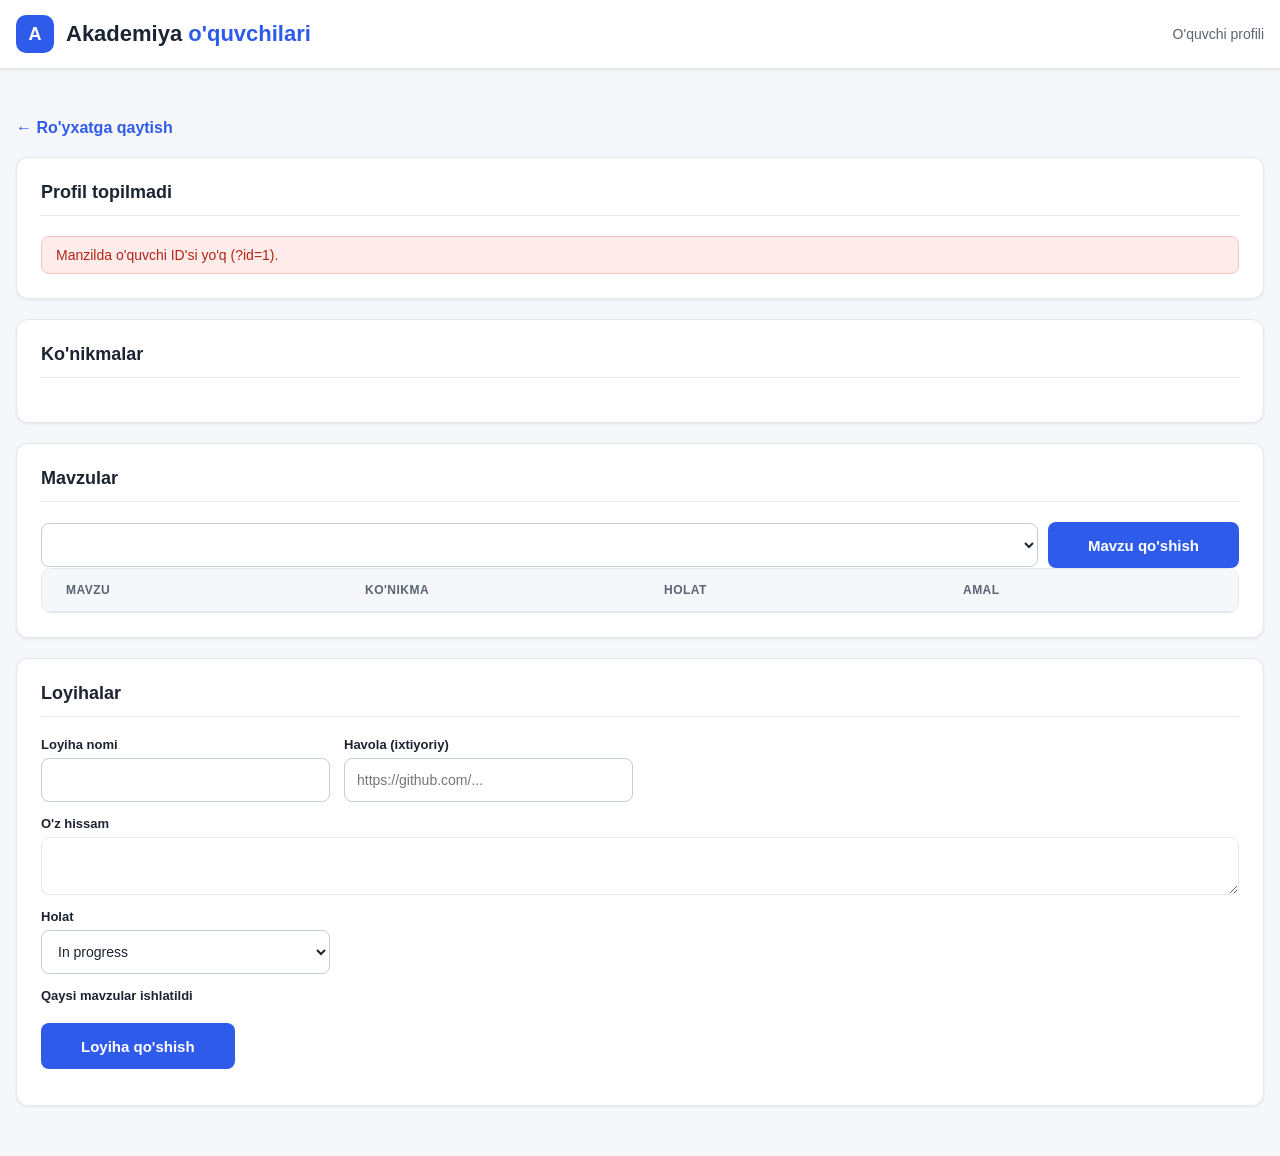
==== frontend/profile.html @ 52b933a5 "feat(profile): Add student profile with skills Projects, topic records, generated skill labels with " ====
<!DOCTYPE html>
<html lang="uz">
<head>
    <meta charset="UTF-8">
    <meta name="viewport" content="width=device-width, initial-scale=1">
    <title>O'quvchi profili</title>
    <link rel="stylesheet" href="index.css?v=6">
</head>
<body>

    <header class="topbar">
        <div class="topbar-inner">
            <div class="brand">
                <span class="logo">A</span>
                <h1>Akademiya <span>o'quvchilari</span></h1>
            </div>
            <p class="tagline">O'quvchi profili</p>
        </div>
    </header>

    <main class="container">

        <a class="back-link" href="index.html">&larr; Ro'yxatga qaytish</a>

        <!-- ===== BIRGA: o'quvchi ma'lumoti ===== -->
        <section id="student-card">
            <h2 id="student-name">Yuklanmoqda...</h2>
            <p id="student-meta" class="muted"></p>
            <p id="profile-error" class="error"></p>
        </section>

        <!-- ===== BIRGA: ko'nikmalar (har so'rovda qayta hisoblanadi) ===== -->
        <section id="skills-section">
            <h2>Ko'nikmalar</h2>
            <div id="skill-list" class="skill-list"></div>
        </section>

        <!-- ===== BAHODIRJON: mavzular ===== -->
        <section id="topics-section">
            <h2>Mavzular</h2>
            <form id="topic-form" class="inline-form">
                <select id="topic-select" name="topic_id" aria-label="Mavzu"></select>
                <button type="submit">Mavzu qo'shish</button>
            </form>
            <p id="topic-error" class="error"></p>
            <div class="table-wrap">
                <table class="plain-table">
                    <thead>
                        <tr><th>Mavzu</th><th>Ko'nikma</th><th>Holat</th><th>Amal</th></tr>
                    </thead>
                    <tbody id="topic-list"></tbody>
                </table>
            </div>
        </section>

        <!-- ===== HASAN: loyihalar ===== -->
        <section id="projects-section">
            <h2>Loyihalar</h2>
            <form id="project-form" class="project-form">
                <div class="field">
                    <label for="project-name">Loyiha nomi</label>
                    <input id="project-name" name="name" type="text" required>
                </div>
                <div class="field">
                    <label for="project-link">Havola (ixtiyoriy)</label>
                    <input id="project-link" name="link" type="text" placeholder="https://github.com/...">
                </div>
                <div class="field field-wide">
                    <label for="project-contribution">O'z hissam</label>
                    <textarea id="project-contribution" name="contribution" rows="2" required></textarea>
                </div>
                <div class="field">
                    <label for="project-status">Holat</label>
                    <select id="project-status" name="status">
                        <option value="In progress">In progress</option>
                        <option value="Completed">Completed</option>
                    </select>
                </div>
                <div class="field field-wide">
                    <span class="label">Qaysi mavzular ishlatildi</span>
                    <div id="project-form-topics"></div>
                </div>
                <div class="field-wide">
                    <button type="submit">Loyiha qo'shish</button>
                </div>
            </form>
            <p id="project-error" class="error"></p>
            <div id="project-list" class="project-list"></div>
        </section>

    </main>

    <script type="module" src="profile.js?v=6"></script>
</body>
</html>
---- frontend/index.css ----
/* ===== Ranglar va umumiy sozlamalar ===== */
:root {
    --bg: #f5f7fa;
    --card: #ffffff;
    --border: #e3e7ec;
    --text: #1b2430;
    --muted: #5a6472;
    --accent: #2f5bea;
    --accent-dark: #2448c4;
    --danger: #b42318;
    --shadow: 0 1px 3px rgba(27, 36, 48, 0.08);
    --page-width: 1400px; /* panel, asosiy qism va footer uchun BITTA umumiy kenglik */
}

* { box-sizing: border-box; }

body {
    margin: 0;
    min-height: 100vh;
    display: flex;
    flex-direction: column;
    font-family: Arial, Helvetica, sans-serif;
    background: var(--bg);
    color: var(--text);
}

h2 {
    margin: 0 0 20px;
    padding-bottom: 12px;
    font-size: 18px;
    border-bottom: 1px solid var(--border);
}

/* ===== Yuqori panel ===== */
.topbar {
    background: var(--card);
    border-bottom: 1px solid var(--border);
    box-shadow: var(--shadow);
}

.topbar-inner {
    max-width: var(--page-width);
    margin: 0 auto;
    padding: 0 16px;
    height: 68px;
    display: flex;
    align-items: center;
    justify-content: space-between;
    gap: 12px;
}

.brand {
    display: flex;
    align-items: center;
    gap: 12px;
}

.logo {
    width: 38px;
    height: 38px;
    border-radius: 10px;
    background: var(--accent);
    color: #fff;
    font-size: 18px;
    font-weight: 700;
    display: flex;
    align-items: center;
    justify-content: center;
}

.brand h1 {
    margin: 0;
    font-size: 22px;
    line-height: 1.2;
}

.brand h1 span { color: var(--accent); }

.tagline {
    margin: 0;
    font-size: 14px;
    color: var(--muted);
}

/* ===== Asosiy qism ===== */
.container {
    flex: 1;
    width: 100%;
    max-width: var(--page-width);
    margin: 0 auto;
    padding: 50px 16px;
    display: flex;
    flex-direction: column;
    gap: 20px;
}

section {
    background: var(--card);
    border: 1px solid var(--border);
    border-radius: 12px;
    padding: 24px;
    box-shadow: var(--shadow);
}

/* ===== HASAN: xulosa ===== */
#summary {
    display: flex;
    flex-wrap: wrap;
    gap: 16px;
    background: none;
    border: none;
    box-shadow: none;
    padding: 0;
}

.stat {
    flex: 1 1 200px;
    background: var(--card);
    border: 1px solid var(--border);
    border-left: 5px solid var(--accent);
    border-radius: 12px;
    padding: 16px 20px;
    font-size: 14px;
    color: var(--muted);
    box-shadow: var(--shadow);
}

.stat-active  { border-left-color: #1e7a4c; }
.stat-average { border-left-color: #d98e04; }

.stat span {
    display: block;
    margin-top: 4px;
    font-size: 26px;
    font-weight: 700;
    color: var(--text);
}

/* ===== BAHODIRJON: forma (ikki ustunli) ===== */
#student-form {
    display: grid;
    grid-template-columns: 1fr 1fr;
    gap: 16px 20px;
}

.field {
    display: flex;
    flex-direction: column;
    gap: 6px;
}

.form-actions { grid-column: 1 / -1; }

/* Save tugmasi filtr qatorida, o'ng tomonda */
#filter_section button,
#filter_section .form-actions {
    margin-left: auto;   /* qolgan bo'sh joyni chapga qoldirib, tugmani o'ngga suradi */
}

#filter_section button {
    height: 44px;        /* tanlov maydoni bilan bir xil balandlik */
}

label { font-size: 13px; font-weight: 600; }

input,
select {
    height: 44px;
    padding: 0 12px;
    font-size: 14px;
    border: 1px solid #c5ccd3;
    border-radius: 8px;
    background: #fff;
    color: var(--text);
}

input:focus,
select:focus {
    outline: 2px solid var(--accent);
    outline-offset: 1px;
}

button {
    height: 46px;
    padding: 0 40px;
    border: none;
    border-radius: 8px;
    background: var(--accent);
    color: #fff;
    font-size: 15px;
    font-weight: 600;
    cursor: pointer;
    transition: background 0.15s;
}

button:hover { background: var(--accent-dark); }

.error {
    margin: 10px 0 0;
    padding: 10px 14px;
    font-size: 14px;
    color: var(--danger);
    background: #fdecea;
    border: 1px solid #f5c2bd;
    border-radius: 8px;
}

.error:empty { display: none; }

/* ===== HASAN: filtr (id: filter_section) ===== */
#filter_section {
    display: flex;
    flex-wrap: wrap;
    align-items: center;
    gap: 12px;
    padding: 16px 24px;
}

#filter_section select { width: 240px; }

/* Qidiruv "O'quvchilar ro'yxati" sarlavhasining o'ng tomonida */
.section-header {
    display: flex;
    align-items: center;
    justify-content: space-between;
    gap: 16px;
    margin-bottom: 20px;
    padding-bottom: 12px;
    border-bottom: 1px solid var(--border);
}

.section-header h2 {
    margin: 0;
    padding: 0;
    border: none;
}

.section-header input[type="search"] {
    width: 320px;
    max-width: 100%;
    height: 40px;
}

/* ===== BAHODIRJON: jadval ===== */
.table-wrap {
    overflow-x: auto;
    border: 1px solid var(--border);
    border-radius: 10px;
}

table {
    width: 100%;
    min-width: 760px;
    border-collapse: collapse;
    table-layout: fixed;
}

/* Ustun kengliklari ("Tahrirlash" ustuni qolgan joyni oladi) */
th:nth-child(1), td:nth-child(1) { width: 80px; }
th:nth-child(2), td:nth-child(2) { width: 20%; }
th:nth-child(3), td:nth-child(3) { width: 22%; }
th:nth-child(4), td:nth-child(4) { width: 16%; }
th:nth-child(5), td:nth-child(5) { width: 12%; }

th {
    padding: 14px 24px;
    text-align: left;
    font-size: 12px;
    text-transform: uppercase;
    letter-spacing: 0.04em;
    color: var(--muted);
    background: var(--bg);
    border-bottom: 1px solid var(--border);
}

td {
    padding: 18px 24px;
    font-size: 15px;
    border-bottom: 1px solid #eef0f3;
}

tbody tr:last-child td { border-bottom: none; }
tbody tr:nth-child(even) { background: #fafbfc; }
tbody tr:hover { background: #f0f5ff; }

/* Bo'sh holat qatori: <tr class="empty-row"><td colspan="5">...</td></tr> */
.empty-row td {
    padding: 48px 24px;
    text-align: center;
    color: var(--muted);
}

/* Holat belgilari: <span class="badge status-Active">Active</span> */
.badge {
    display: inline-block;
    padding: 4px 10px;
    border-radius: 999px;
    font-size: 12px;
    font-weight: 600;
}

.status-Active    { background: #e4f4ea; color: #1e7a4c; }
.status-Paused    { background: #fcefd2; color: #7a4f00; }
.status-Completed { background: #e3eafb; color: #24448f; }
.status-Learning  { background: #fcefd2; color: #7a4f00; }

/* ===== HASAN: tahrirlash (edit) ===== */
.button-small {
    height: 36px;
    padding: 0 14px;
    font-size: 13px;
}

.button-secondary {
    background: var(--bg);
    color: var(--text);
    border: 1px solid var(--border);
}

.button-secondary:hover { background: var(--border); }

.row-actions {
    display: flex;
    flex-wrap: wrap;
    gap: 8px;
}

.editing-row td { padding: 10px 24px; }
.editing-row input,
.editing-row select { width: 100%; }

.success {
    margin: 10px 0 0;
    padding: 10px 14px;
    font-size: 14px;
    color: #1e7a4c;
    background: #e4f4ea;
    border: 1px solid #b7e1c7;
    border-radius: 8px;
}

.success:empty { display: none; }

/* ===== Pastki qism ===== */
.footer {
    margin-top: 24px;
    background: var(--card);
    border-top: 1px solid var(--border);
}

.footer-inner {
    max-width: var(--page-width);
    margin: 0 auto;
    padding: 32px 16px;
    display: flex;
    flex-wrap: wrap;
    align-items: center;
    justify-content: space-between;
    gap: 20px;
}

.footer-brand {
    display: flex;
    align-items: center;
    gap: 14px;
}

.footer-brand strong { font-size: 16px; }

.footer-brand p {
    margin: 2px 0 0;
    font-size: 13px;
    color: var(--muted);
}

.footer-tech {
    margin: 0;
    padding: 0;
    list-style: none;
    display: flex;
    flex-wrap: wrap;
    gap: 8px;
}

.footer-tech li {
    padding: 6px 12px;
    font-size: 12px;
    font-weight: 600;
    color: var(--accent-dark);
    background: #e3eafb;
    border-radius: 999px;
}

.footer-copy {
    margin: 0;
    padding: 16px;
    text-align: center;
    font-size: 13px;
    color: var(--muted);
    border-top: 1px solid var(--border);
}

/* ===== Telefon uchun ===== */
@media (max-width: 640px) {
    .tagline { display: none; }
    .footer-inner { flex-direction: column; align-items: flex-start; }
    #student-form { grid-template-columns: 1fr; }
    #filter_section select { width: 100%; }
    .section-header { flex-direction: column; align-items: flex-start; }
    .section-header input[type="search"] { width: 100%; }
    section { padding: 18px; }
    button { width: 100%; }
}
/* ===== Profil havolasi (asosiy jadval) ===== */
.button-link {
    display: inline-block;
    line-height: 36px;  /* same height as .button-small buttons */
    font-weight: 600;
    background: var(--accent);
    color: #fff;
    border-radius: 6px;
    text-decoration: none;
}
.button-link:hover { background: var(--accent-dark); }

/* ===== Oddiy jadvallar: ustun kengligi avtomatik ===== */
.plain-table th, .plain-table td { width: auto; }
.matrix-table th, .matrix-table td { text-align: center; }
.matrix-table td:first-child, .matrix-table th:first-child { text-align: left; }
.has-skill { background: #e4f4ea; color: #1e7a4c; font-weight: 700; }
.no-skill  { color: var(--muted); }

h3 { font-size: 15px; margin: 18px 0 10px; }
.muted { color: var(--muted); margin: 4px 0 0; }

/* ===== Ko'nikmalar grafigi (chiziqli) ===== */
.skill-chart { display: grid; gap: 8px; }
.bar-row {
    display: grid;
    grid-template-columns: minmax(120px, 220px) 1fr 32px;
    align-items: center;
    gap: 10px;
    font-size: 14px;
}
.bar-track { background: var(--bg); border-radius: 4px; height: 14px; }
.bar { background: var(--accent); border-radius: 4px; height: 100%; min-width: 2px; }
.bar-value { font-weight: 700; text-align: right; }

/* ===== Profil sahifasi ===== */
.back-link { color: var(--accent); text-decoration: none; font-weight: 600; }
.skill-list { display: flex; flex-wrap: wrap; gap: 10px; }
.skill-card {
    display: grid;
    gap: 2px;
    padding: 10px 14px;
    border: 1px solid var(--border);
    border-left: 4px solid #d98e04;
    border-radius: 8px;
    background: var(--card);
    font-size: 14px;
}
.skill-card span { color: var(--muted); font-size: 12px; }
.skill-card.applied { border-left-color: #1e7a4c; }
.skill-projects { margin: 4px 0 0; padding-left: 18px; font-size: 13px; }
.skill-projects a { color: inherit; }

.inline-form { display: flex; flex-wrap: wrap; gap: 10px; align-items: center; }
.inline-form select { flex: 1 1 260px; }

.project-form {
    display: grid;
    grid-template-columns: repeat(auto-fit, minmax(240px, 1fr));
    gap: 14px;
}
.field-wide { grid-column: 1 / -1; }
.label { font-size: 13px; font-weight: 600; }
textarea {
    width: 100%;
    font: inherit;
    padding: 10px 12px;
    border: 1px solid var(--border);
    border-radius: 8px;
}
.topic-checkboxes { display: flex; flex-wrap: wrap; gap: 6px 16px; font-size: 14px; }
.topic-checkboxes label { font-weight: 400; }

.project-list { display: grid; gap: 12px; margin-top: 12px; }
.project-card {
    display: grid;
    gap: 8px;
    padding: 14px 16px;
    border: 1px solid var(--border);
    border-radius: 8px;
    background: var(--card);
}
.project-card h3 { margin: 0; }
.project-card p { margin: 0; }
.project-card a { color: var(--accent); word-break: break-all; }
.project-card .button-small { justify-self: start; }
.project-topics { color: var(--muted); font-size: 13px; }
.topic-checkboxes input[type="checkbox"] { height: auto; }
.project-card.editing input,
.project-card.editing select { width: 100%; }
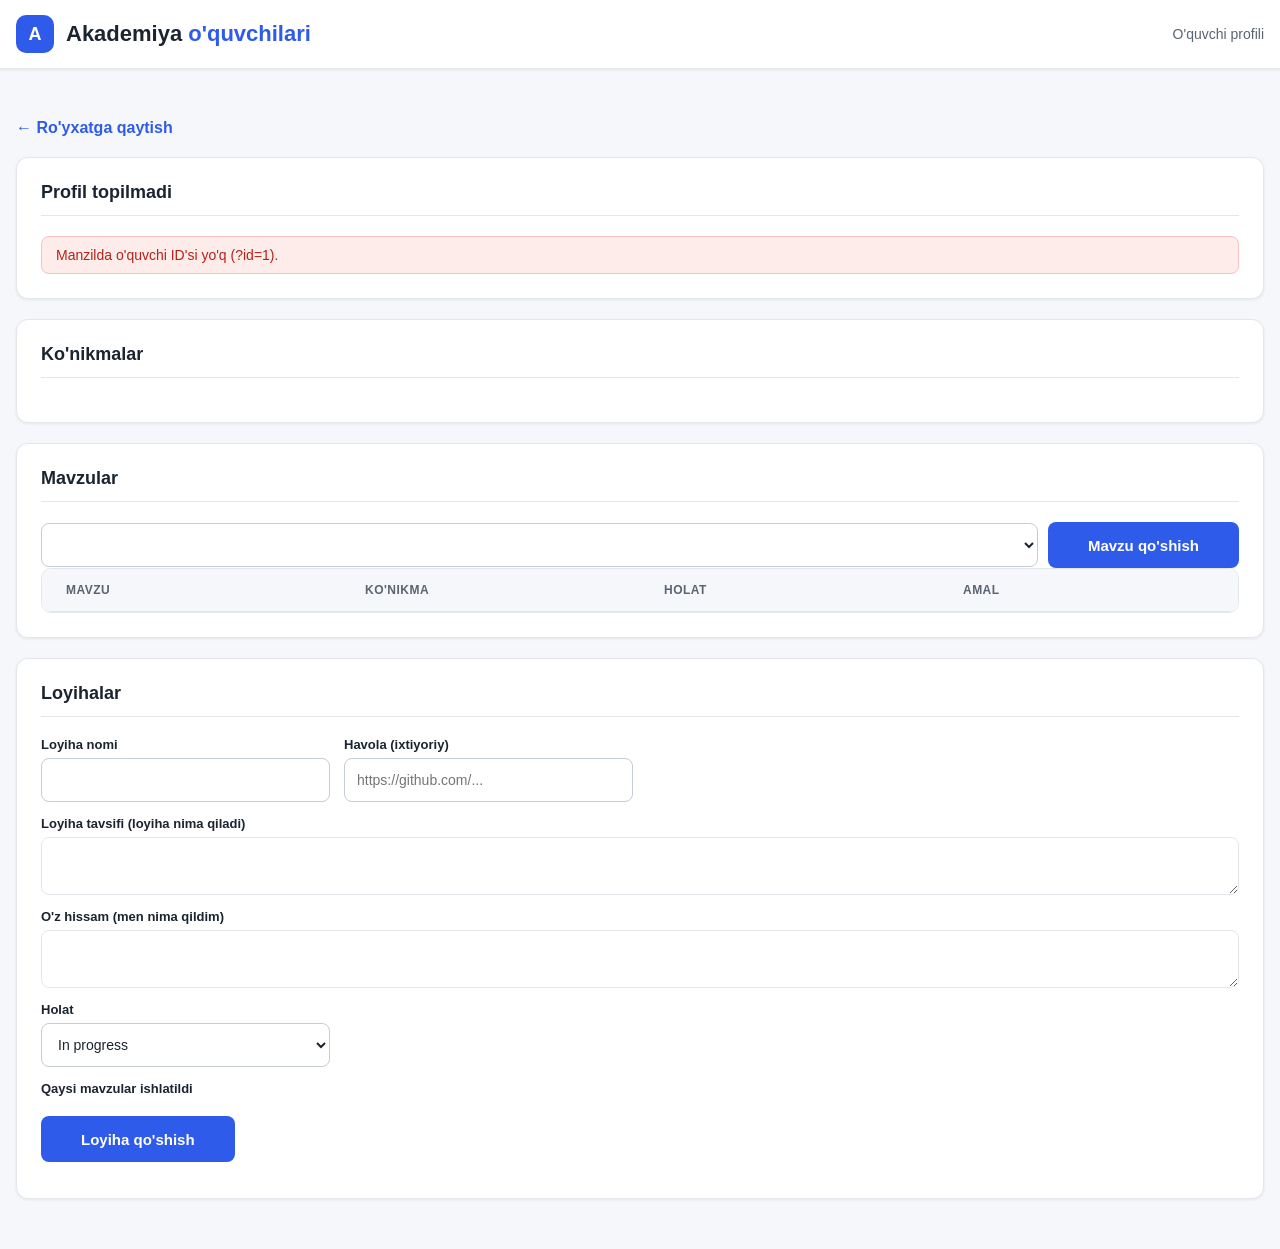
==== commit 42b0aa59: "feat(projects): Add project description field Projects only stored "contribution" (what the student " ====
--- a/frontend/profile.html
+++ b/frontend/profile.html
@@ -66,7 +66,11 @@
                     <input id="project-link" name="link" type="text" placeholder="https://github.com/...">
                 </div>
                 <div class="field field-wide">
-                    <label for="project-contribution">O'z hissam</label>
+                    <label for="project-description">Loyiha tavsifi (loyiha nima qiladi)</label>
+                    <textarea id="project-description" name="description" rows="2" required></textarea>
+                </div>
+                <div class="field field-wide">
+                    <label for="project-contribution">O'z hissam (men nima qildim)</label>
                     <textarea id="project-contribution" name="contribution" rows="2" required></textarea>
                 </div>
                 <div class="field">
--- a/frontend/index.css
+++ b/frontend/index.css
@@ -425,6 +425,7 @@
 
 /* ===== Oddiy jadvallar: ustun kengligi avtomatik ===== */
 .plain-table th, .plain-table td { width: auto; }
+.compact-table th, .compact-table td { padding: 8px 10px; }
 .matrix-table th, .matrix-table td { text-align: center; }
 .matrix-table td:first-child, .matrix-table th:first-child { text-align: left; }
 .has-skill { background: #e4f4ea; color: #1e7a4c; font-weight: 700; }
